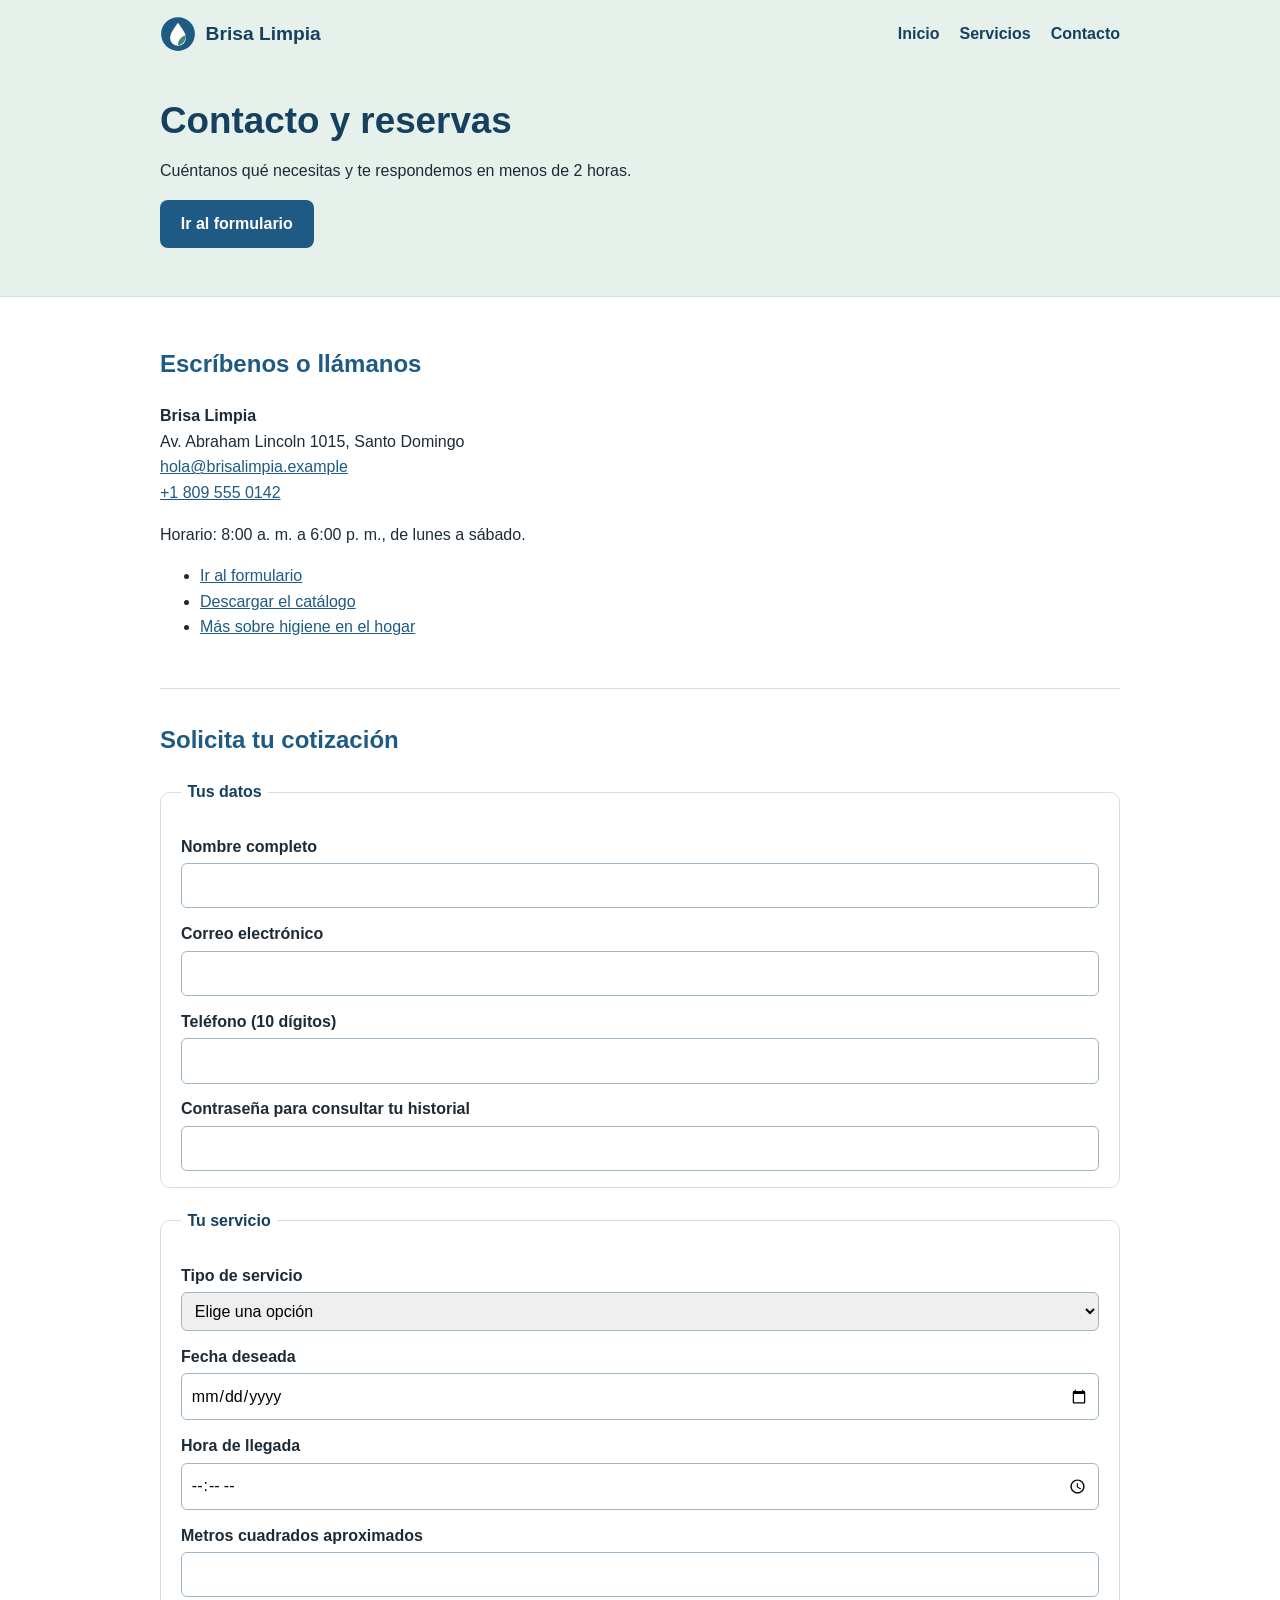
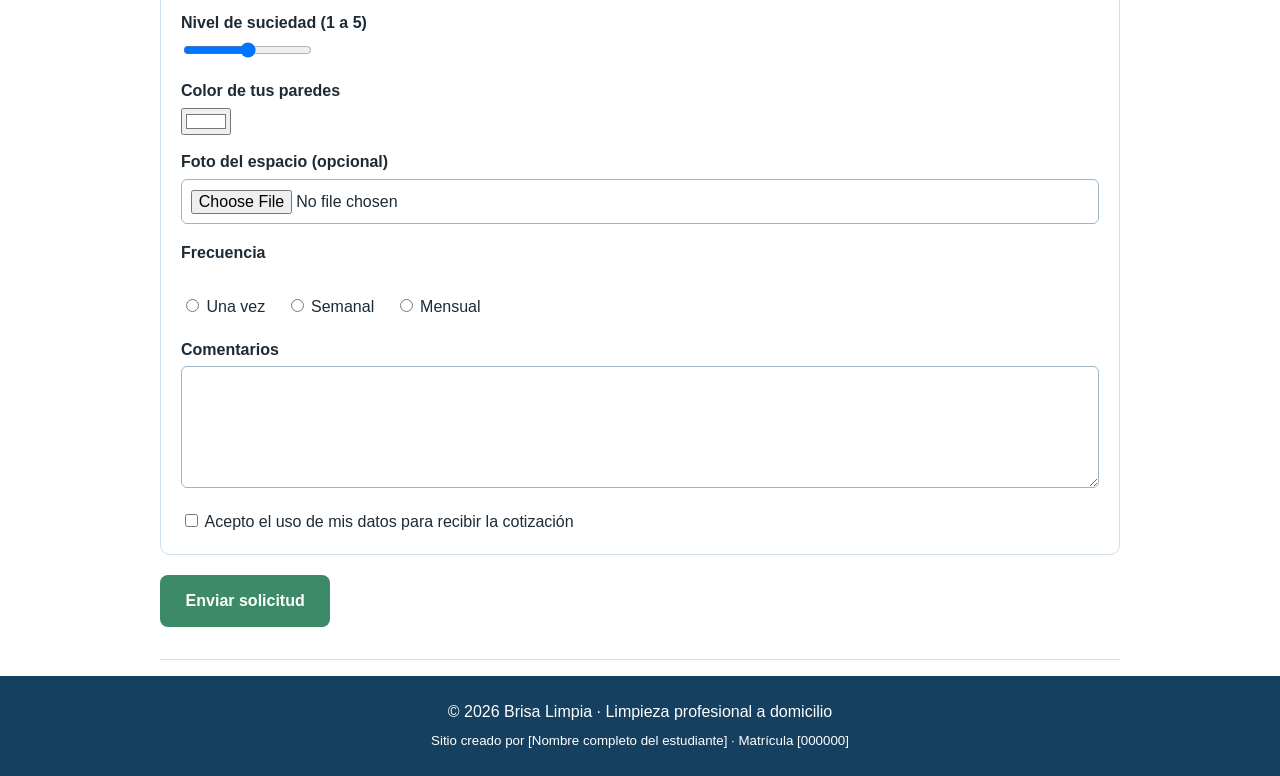
==== contacto.html @ 1523bc92 "Add files via upload" ====
<!DOCTYPE html>
<html lang="es">
<head>
<meta charset="UTF-8">
<meta name="viewport" content="width=device-width, initial-scale=1">
<title>Contacto y reservas · Brisa Limpia</title>
<meta name="description" content="Solicita tu cotización de limpieza a domicilio: formulario, teléfono, correo y dirección de Brisa Limpia.">
<link rel="icon" href="img/logo.svg" type="image/svg+xml">
<link rel="stylesheet" href="style.css">
</head>
<body>
<header>
<div class="barra">
<a class="marca" href="index.html"><img src="img/logo.svg" alt="Logotipo de Brisa Limpia: una gota blanca con una hoja verde sobre círculo azul" width="36" height="36">Brisa Limpia</a>
<nav aria-label="Principal">
<ul>
<li><a href="index.html">Inicio</a></li>
<li><a href="servicios.html">Servicios</a></li>
<li><a href="contacto.html">Contacto</a></li>
</ul>
</nav>
</div>
<div class="portada simple">
<div>
<h1>Contacto y reservas</h1>
<p>Cuéntanos qué necesitas y te respondemos en menos de 2 horas.</p>
<p><a class="boton" href="#formulario">Ir al formulario</a></p>
</div>

</div>
</header>
<main>
<section id="datos">
<h2>Escríbenos o llámanos</h2>
<address>
<strong>Brisa Limpia</strong><br>
Av. Abraham Lincoln 1015, Santo Domingo<br>
<a href="mailto:hola@brisalimpia.example">hola@brisalimpia.example</a><br>
<a href="tel:+18095550142">+1 809 555 0142</a>
</address>
<p>Horario: <time datetime="08:00">8:00 a. m.</time> a <time datetime="18:00">6:00 p. m.</time>, de lunes a sábado.</p>
<ul>
<li><a href="#formulario">Ir al formulario</a></li>
<li><a href="docs/catalogo-brisa-limpia.txt" download>Descargar el catálogo</a></li>
<li><a href="https://es.wikipedia.org/wiki/Higiene" target="_blank" rel="noopener">Más sobre higiene en el hogar</a></li>
</ul>
</section>
<section id="formulario">
<h2>Solicita tu cotización</h2>
<form method="post">
<fieldset>
<legend>Tus datos</legend>
<label for="nombre">Nombre completo</label>
<input type="text" id="nombre" name="nombre" required minlength="3" maxlength="60" autocomplete="name">
<label for="correo">Correo electrónico</label>
<input type="email" id="correo" name="correo" required autocomplete="email">
<label for="telefono">Teléfono (10 dígitos)</label>
<input type="tel" id="telefono" name="telefono" required pattern="[0-9]{10}" maxlength="10" autocomplete="tel">
<label for="clave">Contraseña para consultar tu historial</label>
<input type="password" id="clave" name="clave" required minlength="8" autocomplete="new-password">
</fieldset>
<fieldset>
<legend>Tu servicio</legend>
<label for="servicio">Tipo de servicio</label>
<select id="servicio" name="servicio" required>
<option value="">Elige una opción</option>
<optgroup label="Hogar">
<option value="basica">Limpieza básica</option>
<option value="profunda">Limpieza profunda</option>
<option value="mudanza">Limpieza de mudanza</option>
</optgroup>
<optgroup label="Especial">
<option value="oficina">Oficina pequeña</option>
<option value="postobra">Post-obra</option>
<option value="alfombras">Alfombras y tapetes</option>
</optgroup>
</select>
<label for="fecha">Fecha deseada</label>
<input type="date" id="fecha" name="fecha" min="2026-11-01" required>
<label for="hora">Hora de llegada</label>
<input type="time" id="hora" name="hora" min="07:00" max="16:00">
<label for="metros">Metros cuadrados aproximados</label>
<input type="number" id="metros" name="metros" min="20" max="500" step="5" required>
<label for="suciedad">Nivel de suciedad (1 a 5)</label>
<input type="range" id="suciedad" name="suciedad" min="1" max="5" value="3">
<label for="color">Color de tus paredes</label>
<input type="color" id="color" name="color" value="#ffffff">
<label for="foto">Foto del espacio (opcional)</label>
<input type="file" id="foto" name="foto" accept="image/*">
<p><strong id="frecuencia">Frecuencia</strong></p>
<div role="radiogroup" aria-labelledby="frecuencia">
<label class="en-linea" for="f-una"><input type="radio" id="f-una" name="frecuencia" value="una" required> Una vez</label>
<label class="en-linea" for="f-semanal"><input type="radio" id="f-semanal" name="frecuencia" value="semanal"> Semanal</label>
<label class="en-linea" for="f-mensual"><input type="radio" id="f-mensual" name="frecuencia" value="mensual"> Mensual</label>
</div>
<label for="comentarios">Comentarios</label>
<textarea id="comentarios" name="comentarios" rows="4" maxlength="300"></textarea>
<label class="en-linea" for="acepto"><input type="checkbox" id="acepto" name="acepto" required> Acepto el uso de mis datos para recibir la cotización</label>
</fieldset>
<button type="submit">Enviar solicitud</button>
</form>
</section>
</main>
<footer>
<p>&copy; 2026 Brisa Limpia · Limpieza profesional a domicilio</p>
<p><small>Sitio creado por [Nombre completo del estudiante] · Matrícula [000000]</small></p>
</footer>
</body>
</html>
---- style.css ----
/* Colores principales del sitio */
:root {
    --azul: #1f5a85;
    --azul-osc: #16405f;
    --verde: #3c8a68;
    --verde-cl: #e6f1ec;
    --blanco: #fff;
    --texto: #1c2b36;
    --borde: #cfe0ea;
}

* {
    box-sizing: border-box;
}

body {
    margin: 0;
    font-family: Arial, Helvetica, sans-serif;
    color: var(--texto);
    background: var(--blanco);
    line-height: 1.6;
}

a {
    color: var(--azul);
}

/* Imágenes y contenido multimedia */
img,
video,
iframe {
    max-width: 100%;
}

img {
    height: auto;
}

/* Encabezado y navegación */
header {
    background: var(--verde-cl);
    border-bottom: 1px solid var(--borde);
}

.barra {
    display: flex;
    flex-wrap: wrap;
    justify-content: space-between;
    align-items: center;
    gap: 1rem;
    max-width: 1000px;
    margin: auto;
    padding: 1rem 1.25rem;
}

.marca {
    display: flex;
    align-items: center;
    gap: .6rem;
    font-weight: 700;
    color: var(--azul-osc);
    text-decoration: none;
    font-size: 1.2rem;
}

nav ul {
    display: flex;
    gap: 1.25rem;
    list-style: none;
    margin: 0;
    padding: 0;
}

nav a {
    text-decoration: none;
    color: var(--azul-osc);
    font-weight: 700;
}

nav a:hover {
    color: var(--verde);
}

/* Portada y títulos */
.portada {
    max-width: 1000px;
    margin: auto;
    padding: 2rem 1.25rem 3rem;
    display: grid;
    gap: 2rem;
    grid-template-columns: 1.1fr 1fr;
    align-items: center;
}

.portada.simple {
    grid-template-columns: 1fr;
    padding-bottom: 2rem;
}

h1 {
    font-size: 2.3rem;
    line-height: 1.15;
    color: var(--azul-osc);
    margin: 0 0 .75rem;
}

h2 {
    color: var(--azul);
    margin-top: 0;
}

h3 {
    color: var(--azul-osc);
}

/* Botones */
.boton {
    display: inline-block;
    background: var(--azul);
    color: var(--blanco);
    padding: .7rem 1.3rem;
    border-radius: 8px;
    text-decoration: none;
    font-weight: 700;
}

.boton:hover {
    background: var(--verde);
}

/* Contenido principal */
main {
    max-width: 1000px;
    margin: auto;
    padding: 1rem 1.25rem;
}

main > section,
main > aside {
    padding: 2rem 0;
    border-bottom: 1px solid var(--borde);
}

/* Tarjetas y artículos */
.tarjetas {
    list-style: none;
    padding: 0;
    display: grid;
    gap: 1rem;
    grid-template-columns: repeat(auto-fit, minmax(220px, 1fr));
}

.tarjetas li,
article,
aside {
    border: 1px solid var(--borde);
    border-radius: 10px;
    padding: 1rem 1.25rem;
}

aside {
    background: var(--verde-cl);
    border-color: var(--verde-cl);
}

main > aside {
    margin: 2rem 0;
}

/* Figuras y citas */
figure {
    margin: 0 0 1rem;
}

figcaption {
    font-size: .9rem;
    color: #4b6070;
}

blockquote {
    margin: 1rem 0;
    padding: .5rem 1.25rem;
    border-left: 4px solid var(--verde);
    background: var(--verde-cl);
}

mark {
    background: #d8ecdf;
}

/* Galería de imágenes */
.galeria {
    display: grid;
    gap: 1rem;
    grid-template-columns: repeat(auto-fit, minmax(220px, 1fr));
}

/* Tablas */
.tabla-caja {
    overflow-x: auto;
}

table {
    border-collapse: collapse;
    width: 100%;
    min-width: 520px;
}

caption {
    text-align: left;
    font-weight: 700;
    padding-bottom: .5rem;
    color: var(--azul-osc);
}

th,
td {
    border: 1px solid var(--borde);
    padding: .6rem .8rem;
    text-align: left;
}

thead th {
    background: var(--azul);
    color: var(--blanco);
}

tbody th[scope="rowgroup"] {
    background: var(--verde-cl);
}

tfoot th,
tfoot td {
    background: var(--verde-cl);
}

/* Secciones desplegables */
details {
    border: 1px solid var(--borde);
    border-radius: 8px;
    padding: .6rem 1rem;
    margin-bottom: .6rem;
}

summary {
    cursor: pointer;
    font-weight: 700;
    color: var(--azul-osc);
}

/* Formularios */
fieldset {
    border: 1px solid var(--borde);
    border-radius: 10px;
    margin: 0 0 1.25rem;
    padding: 1rem 1.25rem;
}

legend {
    font-weight: 700;
    color: var(--azul-osc);
    padding: 0 .4rem;
}

form label {
    display: block;
    margin: .8rem 0 .25rem;
    font-weight: 700;
}

form label.en-linea {
    display: inline-block;
    font-weight: 400;
    margin-right: 1rem;
}

input:not([type="radio"], [type="checkbox"], [type="color"], [type="range"]),
select,
textarea {
    width: 100%;
    padding: .55rem;
    border: 1px solid #9db6c6;
    border-radius: 6px;
    font: inherit;
}

/* Botones de formularios */
button {
    background: var(--verde);
    color: var(--blanco);
    border: 0;
    border-radius: 8px;
    padding: .8rem 1.6rem;
    font: inherit;
    font-weight: 700;
    cursor: pointer;
}

button:hover {
    background: var(--azul);
}

address {
    font-style: normal;
}

/* Videos y contenido incrustado */
iframe {
    width: 100%;
    height: 320px;
    border: 1px solid var(--borde);
    border-radius: 10px;
}

/* Pie de página */
footer {
    background: var(--azul-osc);
    color: var(--blanco);
    text-align: center;
    padding: 1.25rem;
}

footer p {
    margin: .2rem 0;
}

/* Adaptación a pantallas pequeñas */
@media (max-width: 700px) {
    .portada {
        grid-template-columns: 1fr;
    }

    h1 {
        font-size: 1.8rem;
    }
}
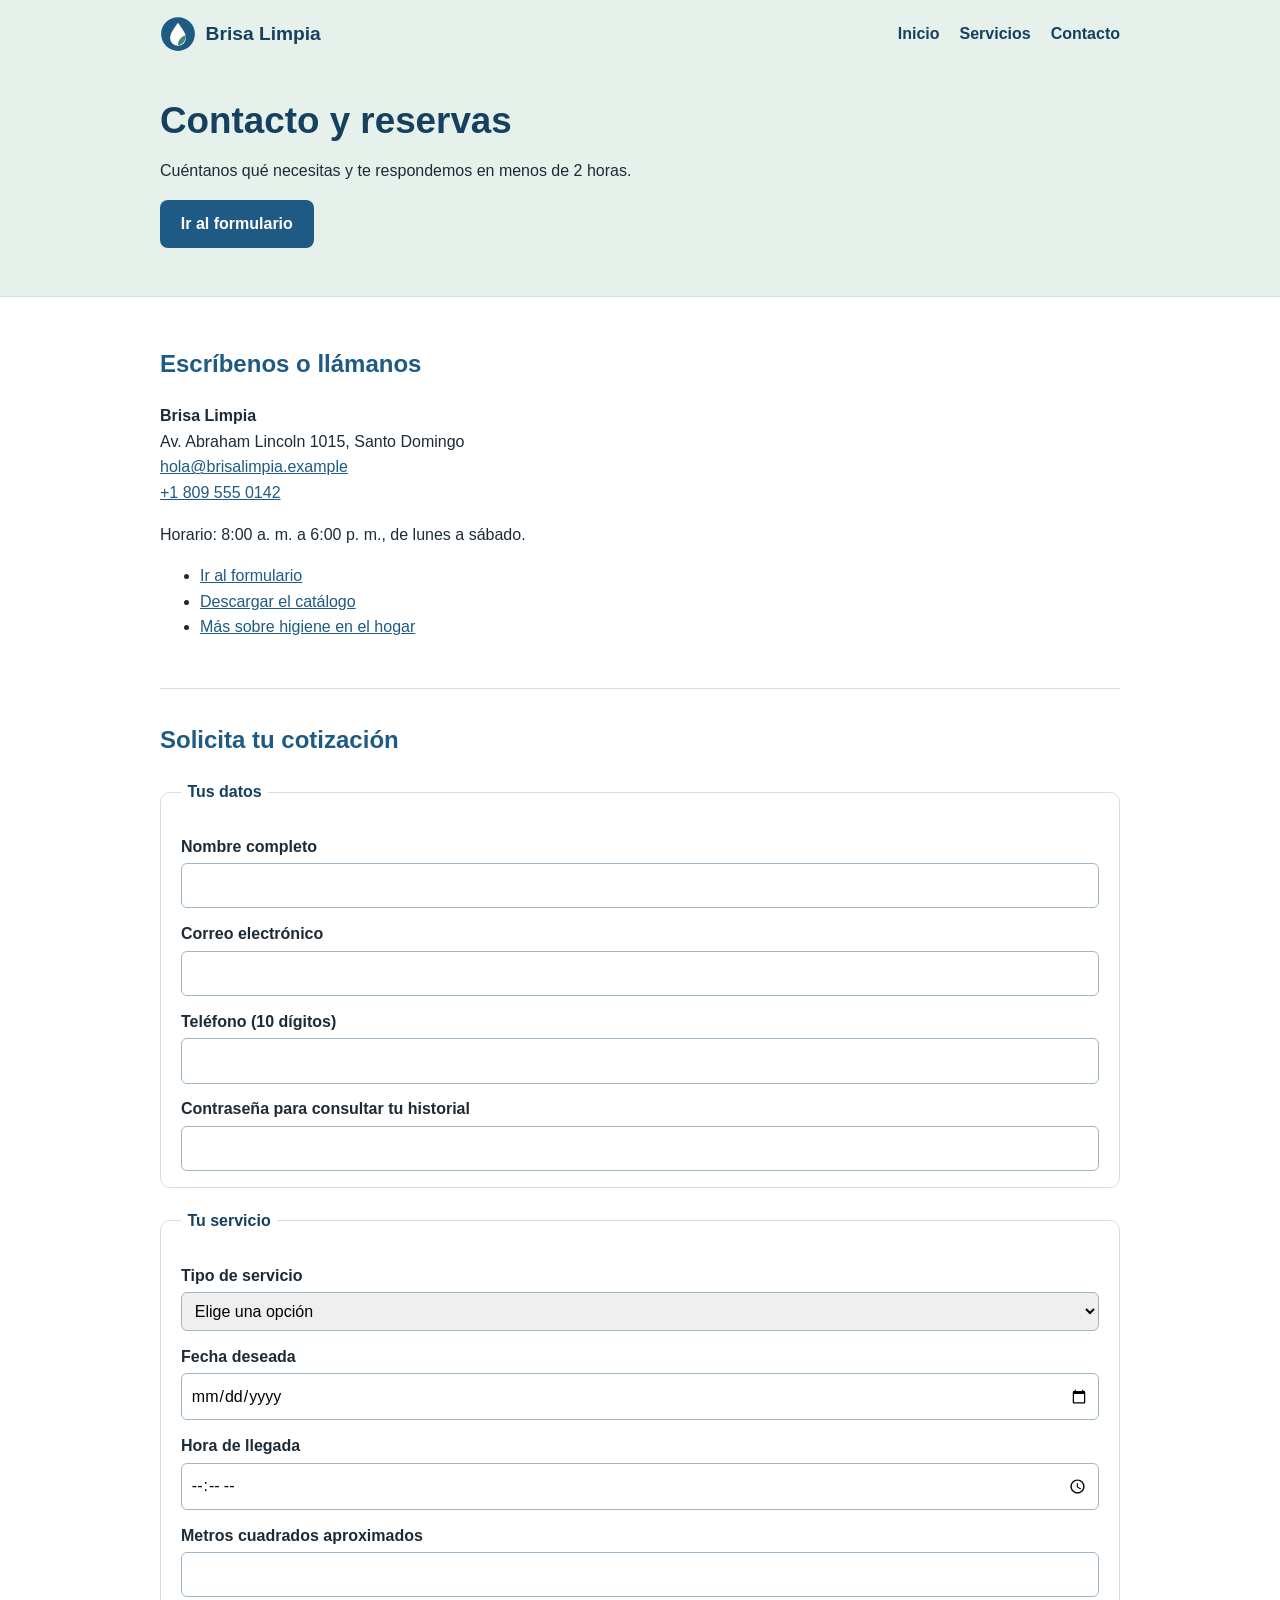
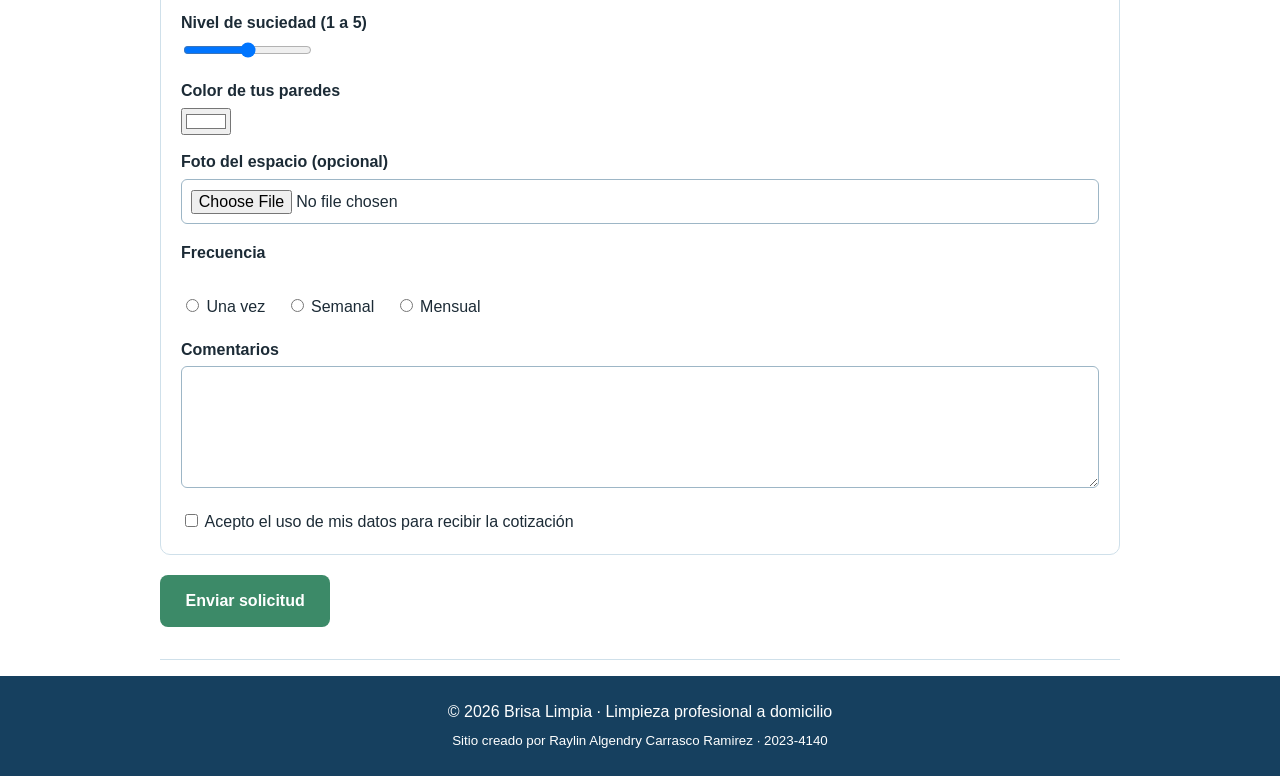
==== commit ae19746b: "Update footer with student name and registration number" ====
--- a/contacto.html
+++ b/contacto.html
@@ -103,7 +103,7 @@
 </main>
 <footer>
 <p>&copy; 2026 Brisa Limpia · Limpieza profesional a domicilio</p>
-<p><small>Sitio creado por [Nombre completo del estudiante] · Matrícula [000000]</small></p>
+<p><small>Sitio creado por Raylin Algendry Carrasco Ramirez · 2023-4140</small></p>
 </footer>
 </body>
 </html>
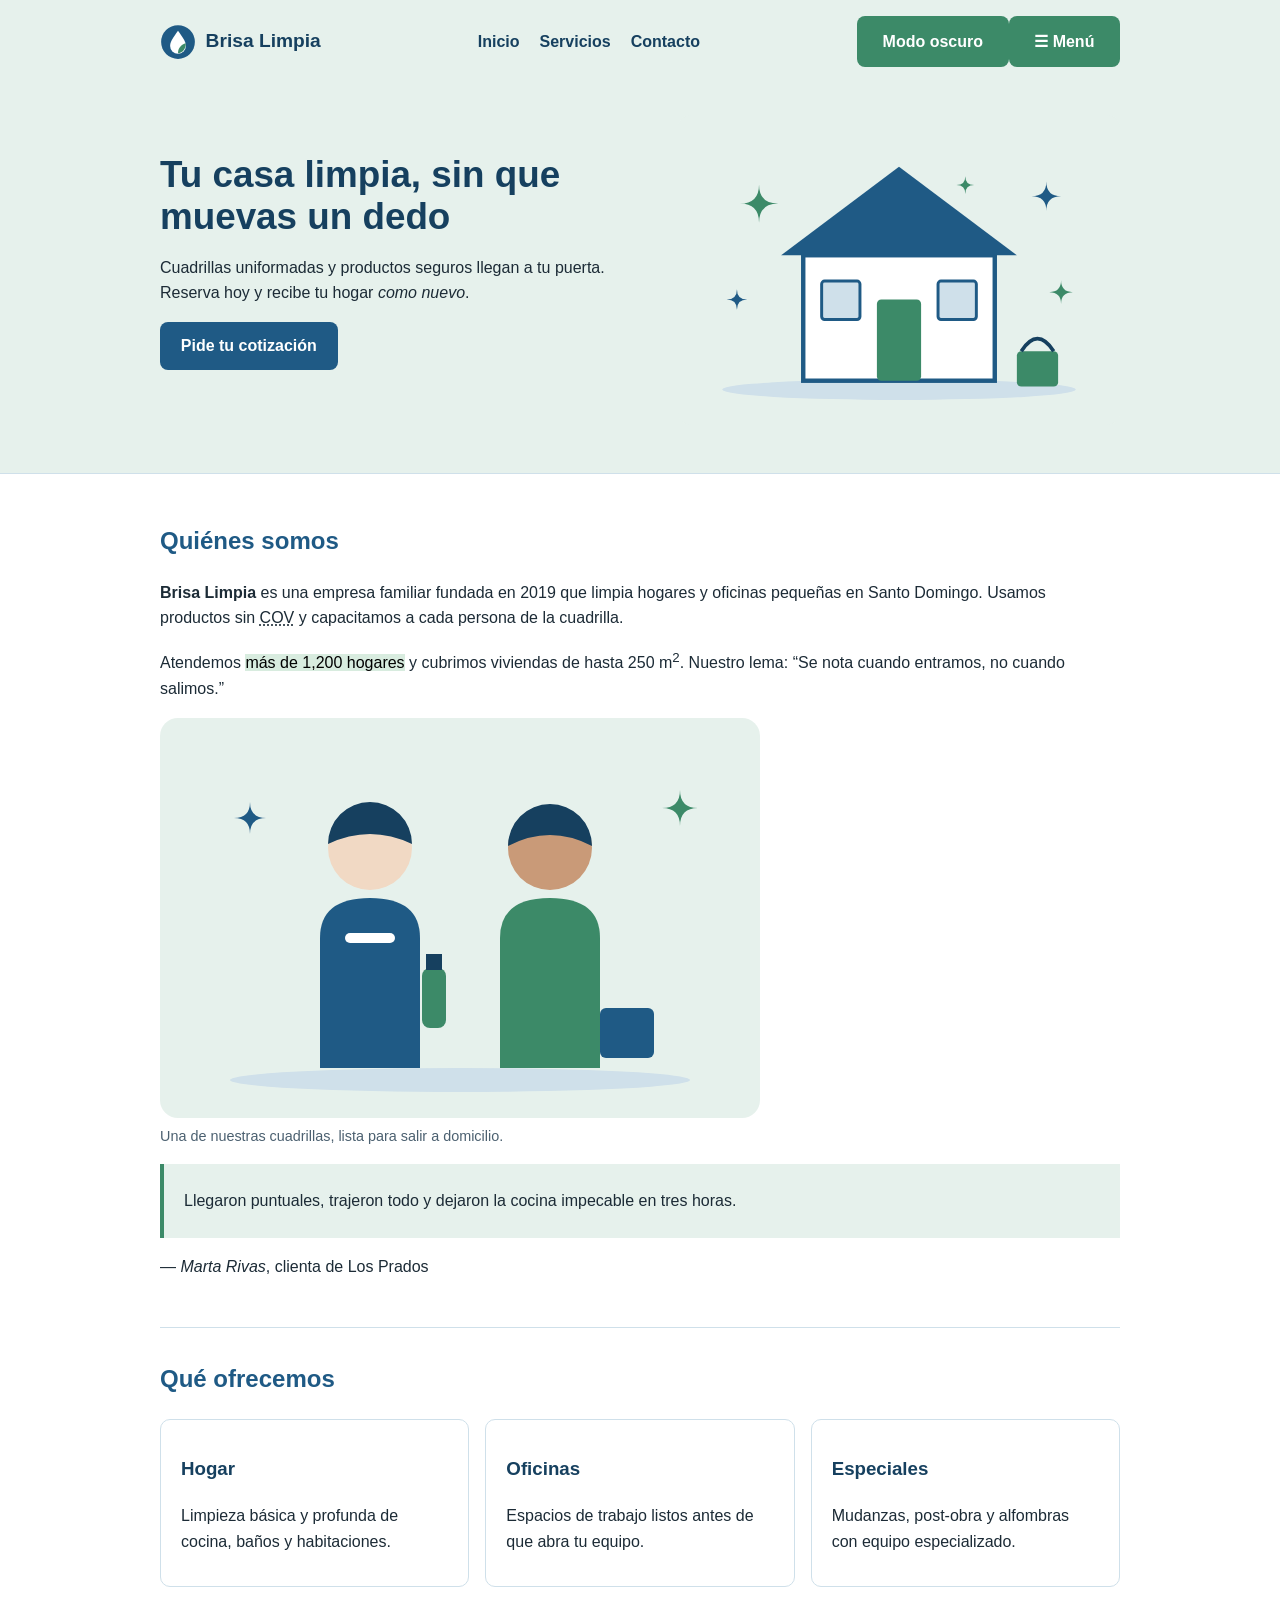
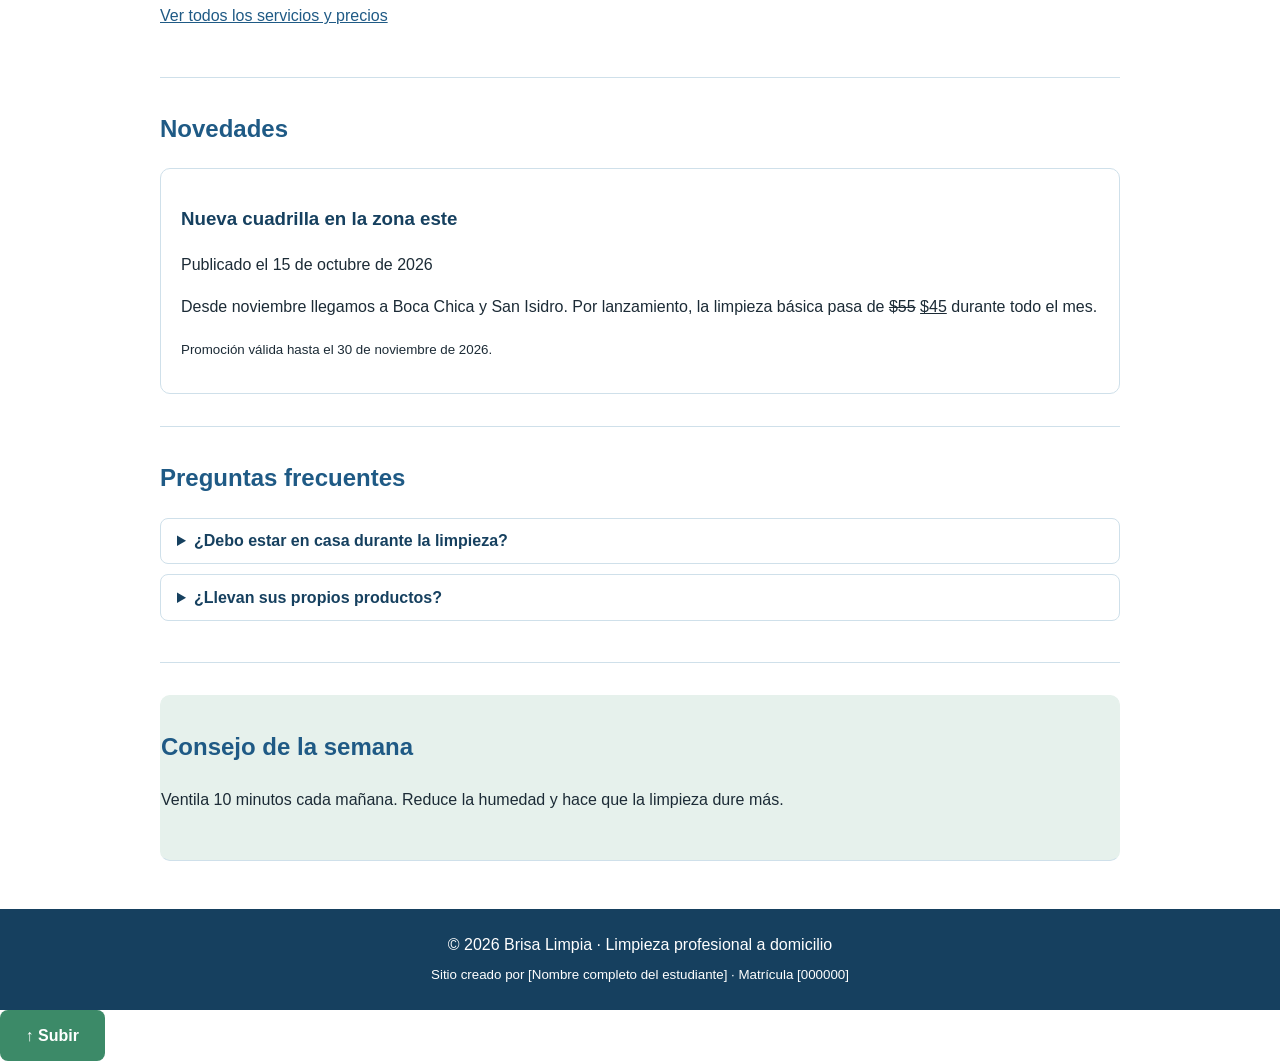
==== commit 381dbd4a: "Revise contacto.html for SEO and content updates Updated the title and meta description for SEO. Enh" ====
--- a/contacto.html
+++ b/contacto.html
@@ -3,10 +3,11 @@
 <head>
 <meta charset="UTF-8">
 <meta name="viewport" content="width=device-width, initial-scale=1">
-<title>Contacto y reservas · Brisa Limpia</title>
-<meta name="description" content="Solicita tu cotización de limpieza a domicilio: formulario, teléfono, correo y dirección de Brisa Limpia.">
+<title>Brisa Limpia · Limpieza profesional a domicilio</title>
+<meta name="description" content="Limpieza profesional de hogares y oficinas pequeñas a domicilio en Santo Domingo, con cuadrillas capacitadas y productos seguros.">
 <link rel="icon" href="img/logo.svg" type="image/svg+xml">
 <link rel="stylesheet" href="style.css">
+<script src="app.js" defer></script>
 </head>
 <body>
 <header>
@@ -20,90 +21,66 @@
 </ul>
 </nav>
 </div>
-<div class="portada simple">
+<div class="portada">
 <div>
-<h1>Contacto y reservas</h1>
-<p>Cuéntanos qué necesitas y te respondemos en menos de 2 horas.</p>
-<p><a class="boton" href="#formulario">Ir al formulario</a></p>
+<h1>Tu casa limpia, sin que muevas un dedo</h1>
+<p>Cuadrillas uniformadas y productos seguros llegan a tu puerta. Reserva hoy y recibe tu hogar <em>como nuevo</em>.</p>
+<p><a class="boton" href="contacto.html">Pide tu cotización</a></p>
 </div>
-
+<img src="img/hero.svg" alt="Casa de tejado azul con puerta verde, destellos de limpieza y un cubo junto a la entrada" width="600" height="420">
 </div>
 </header>
 <main>
-<section id="datos">
-<h2>Escríbenos o llámanos</h2>
-<address>
-<strong>Brisa Limpia</strong><br>
-Av. Abraham Lincoln 1015, Santo Domingo<br>
-<a href="mailto:hola@brisalimpia.example">hola@brisalimpia.example</a><br>
-<a href="tel:+18095550142">+1 809 555 0142</a>
-</address>
-<p>Horario: <time datetime="08:00">8:00 a. m.</time> a <time datetime="18:00">6:00 p. m.</time>, de lunes a sábado.</p>
-<ul>
-<li><a href="#formulario">Ir al formulario</a></li>
-<li><a href="docs/catalogo-brisa-limpia.txt" download>Descargar el catálogo</a></li>
-<li><a href="https://es.wikipedia.org/wiki/Higiene" target="_blank" rel="noopener">Más sobre higiene en el hogar</a></li>
+<section id="quienes">
+<h2>Quiénes somos</h2>
+<p><strong>Brisa Limpia</strong> es una empresa familiar fundada en 2019 que limpia hogares y oficinas pequeñas en Santo Domingo. Usamos productos sin <abbr title="compuestos orgánicos volátiles">COV</abbr> y capacitamos a cada persona de la cuadrilla.</p>
+<p>Atendemos <mark>más de 1,200 hogares</mark> y cubrimos viviendas de hasta 250 m<sup>2</sup>. Nuestro lema: <q>Se nota cuando entramos, no cuando salimos.</q></p>
+<figure>
+<img src="img/equipo.svg" alt="Dos integrantes de la cuadrilla con uniforme azul y verde, una con un rociador de limpieza" width="600" height="400">
+<figcaption>Una de nuestras cuadrillas, lista para salir a domicilio.</figcaption>
+</figure>
+<blockquote>
+<p>Llegaron puntuales, trajeron todo y dejaron la cocina impecable en tres horas.</p>
+</blockquote>
+<p>— <cite>Marta Rivas</cite>, clienta de Los Prados</p>
+</section>
+<section id="ofrecemos">
+<h2>Qué ofrecemos</h2>
+<ul class="tarjetas">
+<li><h3>Hogar</h3><p>Limpieza básica y profunda de cocina, baños y habitaciones.</p></li>
+<li><h3>Oficinas</h3><p>Espacios de trabajo listos antes de que abra tu equipo.</p></li>
+<li><h3>Especiales</h3><p>Mudanzas, post-obra y alfombras con equipo especializado.</p></li>
 </ul>
+<p><a href="servicios.html">Ver todos los servicios y precios</a></p>
 </section>
-<section id="formulario">
-<h2>Solicita tu cotización</h2>
-<form method="post">
-<fieldset>
-<legend>Tus datos</legend>
-<label for="nombre">Nombre completo</label>
-<input type="text" id="nombre" name="nombre" required minlength="3" maxlength="60" autocomplete="name">
-<label for="correo">Correo electrónico</label>
-<input type="email" id="correo" name="correo" required autocomplete="email">
-<label for="telefono">Teléfono (10 dígitos)</label>
-<input type="tel" id="telefono" name="telefono" required pattern="[0-9]{10}" maxlength="10" autocomplete="tel">
-<label for="clave">Contraseña para consultar tu historial</label>
-<input type="password" id="clave" name="clave" required minlength="8" autocomplete="new-password">
-</fieldset>
-<fieldset>
-<legend>Tu servicio</legend>
-<label for="servicio">Tipo de servicio</label>
-<select id="servicio" name="servicio" required>
-<option value="">Elige una opción</option>
-<optgroup label="Hogar">
-<option value="basica">Limpieza básica</option>
-<option value="profunda">Limpieza profunda</option>
-<option value="mudanza">Limpieza de mudanza</option>
-</optgroup>
-<optgroup label="Especial">
-<option value="oficina">Oficina pequeña</option>
-<option value="postobra">Post-obra</option>
-<option value="alfombras">Alfombras y tapetes</option>
-</optgroup>
-</select>
-<label for="fecha">Fecha deseada</label>
-<input type="date" id="fecha" name="fecha" min="2026-11-01" required>
-<label for="hora">Hora de llegada</label>
-<input type="time" id="hora" name="hora" min="07:00" max="16:00">
-<label for="metros">Metros cuadrados aproximados</label>
-<input type="number" id="metros" name="metros" min="20" max="500" step="5" required>
-<label for="suciedad">Nivel de suciedad (1 a 5)</label>
-<input type="range" id="suciedad" name="suciedad" min="1" max="5" value="3">
-<label for="color">Color de tus paredes</label>
-<input type="color" id="color" name="color" value="#ffffff">
-<label for="foto">Foto del espacio (opcional)</label>
-<input type="file" id="foto" name="foto" accept="image/*">
-<p><strong id="frecuencia">Frecuencia</strong></p>
-<div role="radiogroup" aria-labelledby="frecuencia">
-<label class="en-linea" for="f-una"><input type="radio" id="f-una" name="frecuencia" value="una" required> Una vez</label>
-<label class="en-linea" for="f-semanal"><input type="radio" id="f-semanal" name="frecuencia" value="semanal"> Semanal</label>
-<label class="en-linea" for="f-mensual"><input type="radio" id="f-mensual" name="frecuencia" value="mensual"> Mensual</label>
-</div>
-<label for="comentarios">Comentarios</label>
-<textarea id="comentarios" name="comentarios" rows="4" maxlength="300"></textarea>
-<label class="en-linea" for="acepto"><input type="checkbox" id="acepto" name="acepto" required> Acepto el uso de mis datos para recibir la cotización</label>
-</fieldset>
-<button type="submit">Enviar solicitud</button>
-</form>
+<section id="novedades">
+<h2>Novedades</h2>
+<article>
+<h3>Nueva cuadrilla en la zona este</h3>
+<p>Publicado el <time datetime="2026-10-15">15 de octubre de 2026</time></p>
+<p>Desde noviembre llegamos a Boca Chica y San Isidro. Por lanzamiento, la limpieza básica pasa de <del>$55</del> <ins>$45</ins> durante todo el mes.</p>
+<p><small>Promoción válida hasta el 30 de noviembre de 2026.</small></p>
+</article>
 </section>
+<section id="preguntas">
+<h2>Preguntas frecuentes</h2>
+<details>
+<summary>¿Debo estar en casa durante la limpieza?</summary>
+<p>No es obligatorio. Puedes dejarnos acceso con un portero o un familiar.</p>
+</details>
+<details>
+<summary>¿Llevan sus propios productos?</summary>
+<p>Sí, traemos productos, aspiradora y paños de microfibra. Tú no pones nada.</p>
+</details>
+</section>
+<aside>
+<h2>Consejo de la semana</h2>
+<p>Ventila 10 minutos cada mañana. Reduce la humedad y hace que la limpieza dure más.</p>
+</aside>
 </main>
 <footer>
 <p>&copy; 2026 Brisa Limpia · Limpieza profesional a domicilio</p>
-<p><small>Sitio creado por Raylin Algendry Carrasco Ramirez · 2023-4140</small></p>
+<p><small>Sitio creado por [Nombre completo del estudiante] · Matrícula [000000]</small></p>
 </footer>
 </body>
 </html>
